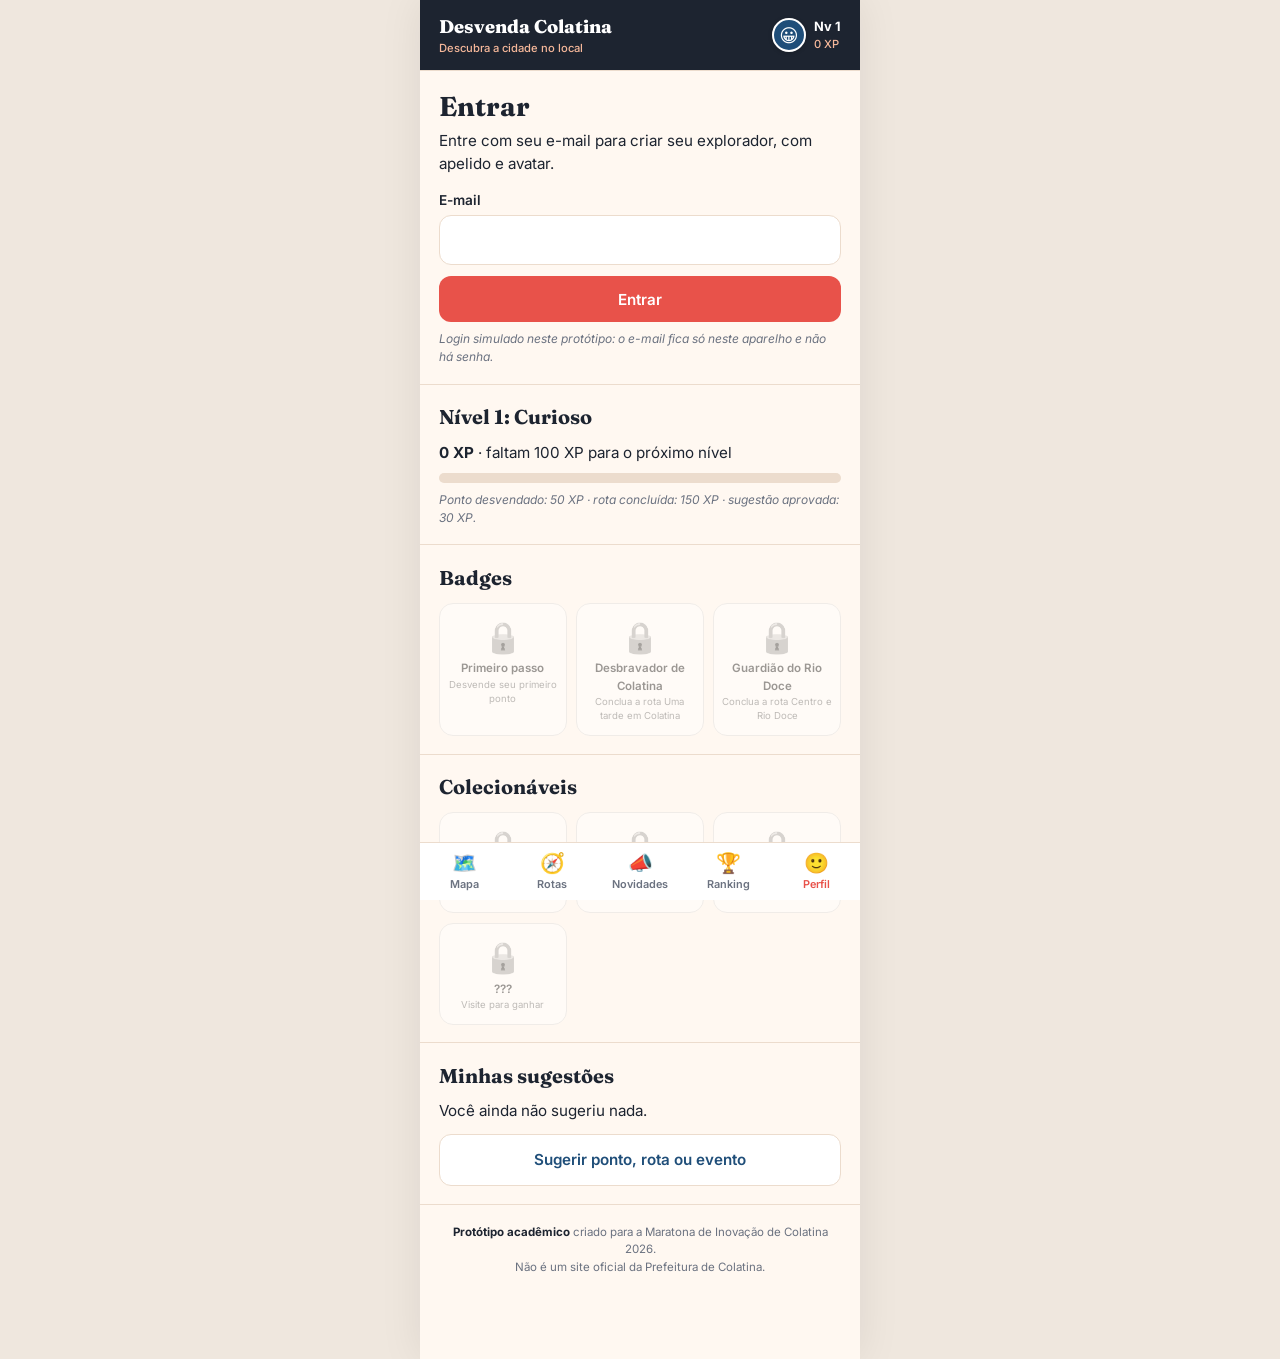
==== perfil.html @ 784c320e "Adiciona gamificação, rotas e sugestões da comunidade XP, níveis, badges, colecionáveis, avatar e lo" ====
<!DOCTYPE html>
<html lang="pt-BR">
<head>
<meta charset="UTF-8">
<meta name="viewport" content="width=device-width, initial-scale=1">
<title>Desvenda Colatina — perfil (protótipo)</title>
<link rel="preconnect" href="https://fonts.googleapis.com">
<link href="https://fonts.googleapis.com/css2?family=Fraunces:opsz,wght@9..144,600;9..144,800&family=Inter:wght@400;500;600;700&display=swap" rel="stylesheet">
<link rel="stylesheet" href="style.css">
</head>
<body>
<div class="app">
  <header id="topo"></header>
  <main id="main"></main>
  <footer><b>Protótipo acadêmico</b> criado para a Maratona de Inovação de Colatina 2026.<br>Não é um site oficial da Prefeitura de Colatina.</footer>
</div>
<script src="dados.js"></script>
<script src="app.js"></script>
<script>
DC.cabecalho(document.getElementById("topo"), "perfil");
const main = document.getElementById("main"), $ = (id) => document.getElementById(id);
const c = DC.conta(), editar = new URLSearchParams(location.search).get("editar");

const grade = (itens) => `<div class="grade">${itens.map((b) => `<div class="selo ${b.on ? "" : "off"}"><span aria-hidden="true">${b.on ? b.icone : "🔒"}</span>${b.on || b.desc ? b.nome : "???"}<small>${b.on ? b.de || "Conquistado" : b.desc || "Visite para ganhar"}</small></div>`).join("")}</div>`;

function conquistas() {
  const x = DC.xp(), nv = DC.nivel(x), sug = DC.sugestoes();
  return `<section><h2>Nível ${nv.n}: ${nv.nome}</h2>
      <p><b>${x} XP</b>${nv.prox ? ` · faltam ${nv.prox - x} XP para o próximo nível` : " · nível máximo"}</p>
      <div class="barra" role="progressbar" aria-valuenow="${nv.pct}" aria-valuemin="0" aria-valuemax="100" aria-label="Progresso do nível"><i style="width:${nv.pct}%"></i></div>
      <p class="note">Ponto desvendado: ${DC.XP.ponto} XP · rota concluída: ${DC.XP.rota} XP · sugestão aprovada: ${DC.XP.sugestao} XP.</p></section>
    <section><h2>Badges</h2>${grade(DC.badges())}</section>
    <section><h2>Colecionáveis</h2>${grade(DC.colecionaveis())}</section>
    <section><h2>Minhas sugestões</h2>
      ${sug.length ? sug.map((s) => `<div class="item"><span class="tag ${s.status === "aprovada" ? "ok" : ""}">${s.status}</span><h3>${s.nome}</h3><p class="meta">${s.tipoNome} · ${DC.fmtData(s.data)}</p></div>`).join("") : "<p>Você ainda não sugeriu nada.</p>"}
      <a class="btn claro" href="sugerir.html">Sugerir ponto, rota ou evento</a></section>`;
}

if (!c) {
  main.innerHTML = `<section><h1>Entrar</h1><p>Entre com seu e-mail para criar seu explorador, com apelido e avatar.</p>
      <form id="fLogin"><label for="email">E-mail</label><input type="email" id="email" autocomplete="email" required>
      <button class="btn sol" type="submit">Entrar</button></form>
      <div class="msg" id="msg" role="alert"></div>
      <p class="note">Login simulado neste protótipo: o e-mail fica só neste aparelho e não há senha.</p></section>${conquistas()}`;
  $("fLogin").onsubmit = (e) => {
    e.preventDefault();
    if (DC.entrar($("email").value)) location.href = "perfil.html?editar=1"; else $("msg").textContent = "Digite um e-mail válido.";
  };
} else if (!c.apelido || editar) {
  let av = c.avatar.slice();
  const A = DC.AVATAR, grupos = [["Cor", A.cores], ["Rosto", A.rostos], ["Acessório", A.acess]];
  main.innerHTML = `<section><h1>Seu explorador</h1><div class="perfil"><div id="previa"></div><p>Escolha um apelido e monte seu avatar. Ele aparece no ranking.</p></div>
      <form id="fPerfil"><label for="apelido">Apelido</label><input type="text" class="livre" id="apelido" maxlength="20" autocomplete="nickname" required>
      ${grupos.map((g, i) => `<label id="l${i}">${g[0]}</label><div class="opcoes" role="group" aria-labelledby="l${i}">${g[1].map((o, j) =>
        `<button type="button" data-g="${i}" data-j="${j}" aria-label="${g[0]} ${j + 1}" ${i === 0 ? `style="background:${o}"` : ""}>${i === 0 ? "" : o || "–"}</button>`).join("")}</div>`).join("")}
      <button class="btn sol" type="submit">Salvar</button></form>
      <div class="msg" id="msg" role="alert"></div></section>`;
  $("apelido").value = c.apelido; // via .value, o texto do usuário nunca vira HTML
  const pintar = () => {
    $("previa").innerHTML = DC.avatarHtml(av, "g");
    document.querySelectorAll(".opcoes button").forEach((b) => b.setAttribute("aria-pressed", av[b.dataset.g] == b.dataset.j));
  };
  document.querySelectorAll(".opcoes button").forEach((b) => (b.onclick = () => { av[b.dataset.g] = +b.dataset.j; pintar(); }));
  pintar();
  $("fPerfil").onsubmit = (e) => {
    e.preventDefault();
    if (DC.definirPerfil($("apelido").value, av)) location.href = "perfil.html"; else $("msg").textContent = "O apelido deve ter de 2 a 20 caracteres.";
  };
} else {
  main.innerHTML = `<section><div class="perfil">${DC.avatarHtml(c.avatar, "g")}<div><h1>${DC.esc(c.apelido)}</h1><p class="note">${DC.esc(c.email)}</p></div></div>
      <div class="row"><a class="btn claro" href="perfil.html?editar=1">Editar avatar</a><button class="btn claro" id="btnSair" type="button">Sair</button></div></section>${conquistas()}`;
  $("btnSair").onclick = () => { DC.sair(); location.href = "perfil.html"; };
}
</script>
</body>
</html>
---- style.css ----
:root{
  --sol:#f28c28; --sol2:#e8524a; --rosa:#f6b89a; --creme:#fff8f1;
  --rio:#1f4e79; --rio2:#2f7fb5; --tinta:#1d2430; --cinza:#6b7280; --linha:#ecdccd;
  --verde:#1f9d63; --verm:#c2410c;
}
*{box-sizing:border-box;margin:0;padding:0}
body{font-family:Inter,system-ui,sans-serif;background:#efe7de;color:var(--tinta);line-height:1.5}
.app{max-width:440px;margin:0 auto;background:var(--creme);min-height:100vh;box-shadow:0 0 40px rgba(0,0,0,.08);position:relative}
img{max-width:100%;display:block}
h1{font-family:Fraunces,serif;font-size:1.7rem;line-height:1.1;margin:.2rem 0 .5rem}
h2{font-family:Fraunces,serif;font-size:1.25rem;margin-bottom:.6rem}
p{font-size:.95rem}
section{padding:1.1rem 1.2rem;border-top:1px solid var(--linha)}
.kicker{font-size:.75rem;text-transform:uppercase;letter-spacing:.12em;color:var(--sol2);font-weight:700}
.note{font-size:.75rem;color:var(--cinza);margin-top:.5rem;font-style:italic}
.msg{font-size:.88rem;margin-top:.7rem;padding:.6rem .8rem;border-radius:12px;background:#fde8dd;color:var(--verm)}
.msg.ok{background:#e3f6ec;color:var(--verde)}
.msg:empty{display:none}

/* topo */
.top{background:var(--tinta);color:#fff;padding:.8rem 1.2rem;display:flex;align-items:center;justify-content:space-between;gap:.8rem}
.top a{color:#fff;text-decoration:none}
.brand{font-family:Fraunces,serif;font-size:1.15rem;font-weight:800}
.brand small{display:block;font-family:Inter,sans-serif;font-size:.7rem;font-weight:500;color:var(--rosa)}
.eu-top{display:flex;align-items:center;gap:.5rem;font-size:.8rem;font-weight:700;white-space:nowrap}
.eu-top small{display:block;font-weight:500;color:var(--rosa);font-size:.7rem}

/* abas inferiores */
.app{padding-bottom:64px}
.tabs{position:fixed;bottom:0;left:50%;transform:translateX(-50%);width:100%;max-width:440px;background:#fff;border-top:1px solid var(--linha);display:flex;z-index:900}
.tabs a{flex:1;text-align:center;padding:.45rem 0 .5rem;font-size:.68rem;font-weight:600;color:var(--cinza);text-decoration:none}
.tabs a span{display:block;font-size:1.25rem;line-height:1.3}
.tabs a.on{color:var(--sol2)}

/* avatar */
.avatar{position:relative;display:inline-flex;align-items:center;justify-content:center;width:56px;height:56px;border-radius:50%;font-size:1.9rem;line-height:1;flex:0 0 auto;border:2px solid #fff;box-shadow:0 1px 4px rgba(0,0,0,.2)}
.avatar i{position:absolute;top:-.45em;right:-.25em;font-size:.55em;font-style:normal}
.avatar.p{width:34px;height:34px;font-size:1.15rem}
.avatar.g{width:96px;height:96px;font-size:3.2rem}
.opcoes{display:flex;flex-wrap:wrap;gap:.5rem;margin-top:.4rem}
.opcoes button{width:44px;height:44px;border-radius:12px;border:2px solid var(--linha);background:#fff;font-size:1.3rem;cursor:pointer}
.opcoes button[aria-pressed=true]{border-color:var(--sol2);box-shadow:0 0 0 2px var(--rosa)}

/* perfil, rotas, novidades e ranking */
.perfil{display:flex;gap:1rem;align-items:center}
.barra{height:10px;background:var(--linha);border-radius:999px;overflow:hidden;margin-top:.5rem}
.barra i{display:block;height:100%;background:linear-gradient(90deg,var(--sol),var(--sol2))}
.grade{display:grid;grid-template-columns:repeat(3,1fr);gap:.6rem}
.selo{background:#fff;border:1px solid var(--linha);border-radius:14px;padding:.7rem .4rem;text-align:center;font-size:.72rem;font-weight:600}
.selo span{display:block;font-size:1.9rem}
.selo small{display:block;font-weight:400;color:var(--cinza)}
.selo.off{opacity:.45;filter:grayscale(1)}
.item{background:#fff;border:1px solid var(--linha);border-radius:14px;padding:.85rem .9rem;margin-top:.7rem}
.item h3{font-family:Fraunces,serif;font-size:1.08rem;line-height:1.2}
.item p{font-size:.88rem;margin-top:.25rem}
.item .meta{font-size:.78rem;color:var(--cinza);margin-top:.4rem}
.item ol{margin:.5rem 0 0 1.2rem;font-size:.86rem}
.rk{display:flex;align-items:center;gap:.7rem;background:#fff;border:1px solid var(--linha);border-radius:14px;padding:.55rem .8rem;margin-top:.5rem;font-size:.9rem}
.rk b.pos{width:1.6rem;text-align:center;font-family:Fraunces,serif;font-size:1.1rem}
.rk .quem{flex:1;min-width:0;overflow:hidden;text-overflow:ellipsis;white-space:nowrap;font-weight:600}
.rk .quem small{display:block;font-weight:400;color:var(--cinza)}
.rk.eu{border-color:var(--sol2);background:#fff3ec}
.faixa{background:var(--rio);color:#fff;padding:.6rem 1.2rem;font-size:.82rem;display:flex;justify-content:space-between;align-items:center;gap:.6rem}
.faixa button{border:1px solid #fff;background:none;color:#fff;border-radius:999px;padding:.25rem .7rem;font:600 .75rem Inter,sans-serif;cursor:pointer}
.mk.num{background:var(--rio)}
textarea,select,input[type=email],input[type=date]{width:100%;margin-top:.3rem;padding:.75rem;border:1px solid var(--linha);border-radius:12px;font:inherit;background:#fff}
input.livre{text-transform:none}
#mapaSug{height:220px;border-radius:12px;margin-top:.4rem;z-index:0}
.check{display:flex;align-items:center;gap:.5rem;font-weight:500;margin-top:.5rem}
.check input{width:20px;height:20px}
.demo-bar{background:var(--sol);color:#fff;font-size:.75rem;font-weight:600;padding:.35rem 1.2rem;display:flex;justify-content:space-between;gap:.6rem}
.demo-bar button{border:0;background:none;color:#fff;text-decoration:underline;font:inherit;cursor:pointer}

/* botões */
.btn{display:block;width:100%;text-align:center;margin-top:.7rem;padding:.85rem;border-radius:12px;border:0;background:var(--rio);color:#fff;text-decoration:none;font-weight:600;font-size:.95rem;font-family:inherit;cursor:pointer}
.btn.sol{background:var(--sol2)}
.btn.claro{background:#fff;color:var(--rio);border:1px solid var(--linha)}
.btn:disabled{opacity:.5;cursor:default}
.btn:focus-visible,button:focus-visible,a:focus-visible,input:focus-visible{outline:3px solid var(--rio2);outline-offset:2px}
.row{display:flex;gap:.6rem}
.row .btn{margin-top:.7rem}

/* mapa */
#map{height:56vh;min-height:320px;width:100%;background:#e9efe4;z-index:0}
.mk{width:40px;height:40px;border-radius:50%;background:var(--tinta);color:#fff;border:3px solid #fff;box-shadow:0 2px 8px rgba(0,0,0,.35);display:flex;align-items:center;justify-content:center;font-family:Fraunces,serif;font-weight:800;font-size:1.3rem;overflow:hidden}
.mk.on{background:var(--verde)}
.mk.sol{background:var(--sol)}
.mk img{width:100%;height:100%;object-fit:cover}
.eu{width:18px;height:18px;border-radius:50%;background:var(--rio2);border:3px solid #fff;box-shadow:0 0 0 6px rgba(47,127,181,.25)}
.loc{position:absolute;right:12px;top:12px;z-index:500;border:0;background:#fff;border-radius:999px;padding:.55rem .9rem;font:600 .8rem Inter,sans-serif;color:var(--rio);box-shadow:0 2px 8px rgba(0,0,0,.25);cursor:pointer}
.mapwrap{position:relative}

/* card do ponto */
.card{padding:1rem 1.2rem;border-top:1px solid var(--linha);background:#fff}
.card h2{margin-bottom:.2rem}
.card .pista{font-style:italic;margin:.4rem 0 .6rem}
.fatos{list-style:none;font-size:.85rem;color:var(--cinza)}
.fatos li{margin-top:.25rem}
.fatos b{color:var(--tinta)}
.tag{font-size:.7rem;background:#fde8dd;color:var(--sol2);padding:.15rem .5rem;border-radius:999px;font-weight:700}
.tag.ok{background:#e3f6ec;color:var(--verde)}

/* página do ponto */
.hero{position:relative;height:260px;overflow:hidden;background:linear-gradient(180deg,#5b3a78,#e8524a 55%,#ffb067)}
.hero img{width:100%;height:100%;object-fit:cover}
.hero .misterio{position:absolute;inset:0;display:flex;align-items:center;justify-content:center;font-family:Fraunces,serif;font-size:7rem;font-weight:800;color:rgba(255,255,255,.9)}
.hero .semfoto{position:absolute;bottom:10px;left:12px;font-size:.72rem;color:#fff;background:rgba(0,0,0,.35);padding:.2rem .5rem;border-radius:999px}
.titlebox{padding:1.1rem 1.2rem .9rem}
.gallery{display:flex;gap:.7rem;overflow-x:auto;scroll-snap-type:x mandatory;padding-bottom:.4rem}
.gallery figure{flex:0 0 78%;scroll-snap-align:start;border-radius:14px;overflow:hidden;background:#fff;border:1px solid var(--linha)}
.gallery img{width:100%;height:180px;object-fit:cover}
.gallery figcaption{font-size:.78rem;padding:.45rem .6rem;color:var(--cinza)}
.story p+p{margin-top:.6rem}
.timeline{list-style:none;margin-top:.9rem;border-left:2px solid var(--rosa);padding-left:1rem}
.timeline li{position:relative;margin-bottom:.75rem;font-size:.9rem}
.timeline li::before{content:"";position:absolute;left:-1.42rem;top:.35rem;width:10px;height:10px;border-radius:50%;background:var(--sol2);border:2px solid var(--creme)}
.timeline b{display:block;color:var(--sol2);font-size:.8rem}
.near{display:flex;flex-direction:column;gap:.55rem}
.near div{background:#fff;border:1px solid var(--linha);border-radius:12px;padding:.65rem .8rem;font-size:.88rem}
.near small{color:var(--cinza);display:block}
label{font-size:.85rem;font-weight:600;display:block;margin-top:.9rem}
input[type=text]{width:100%;margin-top:.3rem;padding:.75rem;border:1px solid var(--linha);border-radius:12px;font:inherit;text-transform:uppercase}

/* pôr do sol e patch */
.sun{background:linear-gradient(135deg,#ffb067,#e8524a 60%,#8c3b6b);color:#fff;border-radius:18px;padding:1rem 1.1rem}
.sun .big{font-family:Fraunces,serif;font-size:2rem;font-weight:800;line-height:1}
.sun small{opacity:.95;font-size:.8rem;display:block}
.qr{background:#fff;border:2px solid var(--tinta);border-radius:16px;padding:1rem;margin-top:.8rem;text-align:center}
.qr .box{display:flex;justify-content:center;margin:.6rem 0}
.qr code{font-size:1rem;font-weight:700;letter-spacing:.08em}
.passos{list-style:none;font-size:.9rem}
.passos li{padding:.3rem 0}

/* modal */
.modal{position:fixed;inset:0;background:rgba(20,24,32,.6);display:none;align-items:center;justify-content:center;z-index:1000;padding:1.2rem}
.modal.show{display:flex}
.modal .box{background:var(--creme);border-radius:20px;padding:1.4rem;max-width:360px;width:100%;text-align:center;animation:pop .35s ease}
.modal .big{font-size:3rem}
.modal p{font-size:.9rem;color:var(--cinza);margin:.4rem 0 .6rem}
@keyframes pop{from{transform:scale(.85);opacity:0}to{transform:scale(1);opacity:1}}
@media (prefers-reduced-motion:reduce){.modal .box{animation:none}}

/* totens */
.totem{background:#fff;border:2px solid var(--tinta);border-radius:16px;padding:1rem;display:flex;gap:1rem;align-items:center;margin-top:.8rem;break-inside:avoid}
.totem .box{flex:0 0 128px}
.totem h3{font-family:Fraunces,serif;font-size:1.05rem;line-height:1.15}
.totem p{font-size:.78rem;color:var(--cinza);margin-top:.3rem;word-break:break-all}

footer{padding:1.2rem;font-size:.72rem;color:var(--cinza);text-align:center;border-top:1px solid var(--linha)}
footer b{color:var(--tinta)}
footer a{color:var(--rio)}
@media print{.top,.demo-bar,footer,.noprint{display:none}.app{box-shadow:none;max-width:none}}
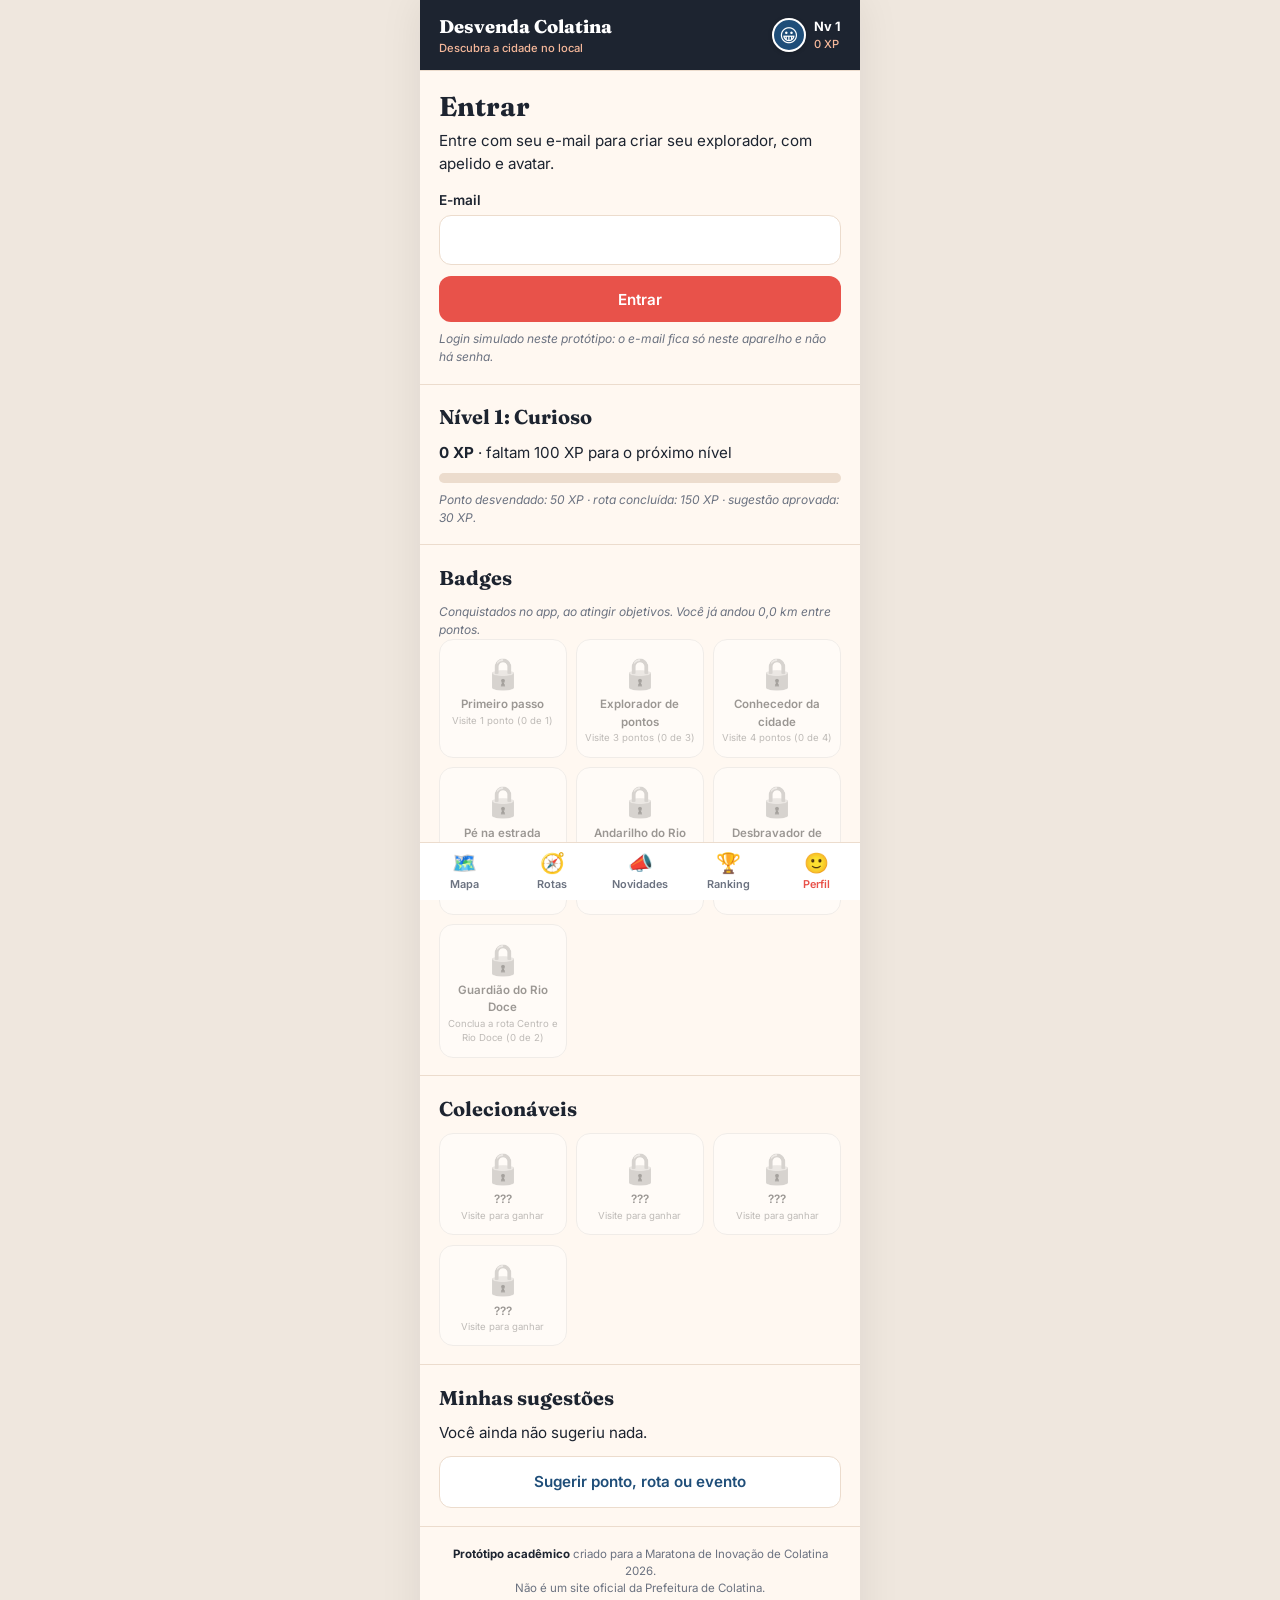
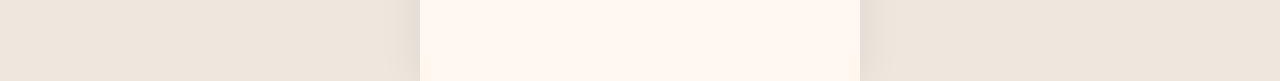
==== commit 1a6d2d9b: "Conquista badges por objetivos e torna o totem opcional Badges por pontos visitados, quilômetros ent" ====
--- a/perfil.html
+++ b/perfil.html
@@ -29,7 +29,7 @@
       <p><b>${x} XP</b>${nv.prox ? ` · faltam ${nv.prox - x} XP para o próximo nível` : " · nível máximo"}</p>
       <div class="barra" role="progressbar" aria-valuenow="${nv.pct}" aria-valuemin="0" aria-valuemax="100" aria-label="Progresso do nível"><i style="width:${nv.pct}%"></i></div>
       <p class="note">Ponto desvendado: ${DC.XP.ponto} XP · rota concluída: ${DC.XP.rota} XP · sugestão aprovada: ${DC.XP.sugestao} XP.</p></section>
-    <section><h2>Badges</h2>${grade(DC.badges())}</section>
+    <section><h2>Badges</h2><p class="note">Conquistados no app, ao atingir objetivos. Você já andou ${DC.kmAndados().toFixed(1).replace(".", ",")} km entre pontos.</p>${grade(DC.badges())}</section>
     <section><h2>Colecionáveis</h2>${grade(DC.colecionaveis())}</section>
     <section><h2>Minhas sugestões</h2>
       ${sug.length ? sug.map((s) => `<div class="item"><span class="tag ${s.status === "aprovada" ? "ok" : ""}">${s.status}</span><h3>${s.nome}</h3><p class="meta">${s.tipoNome} · ${DC.fmtData(s.data)}</p></div>`).join("") : "<p>Você ainda não sugeriu nada.</p>"}
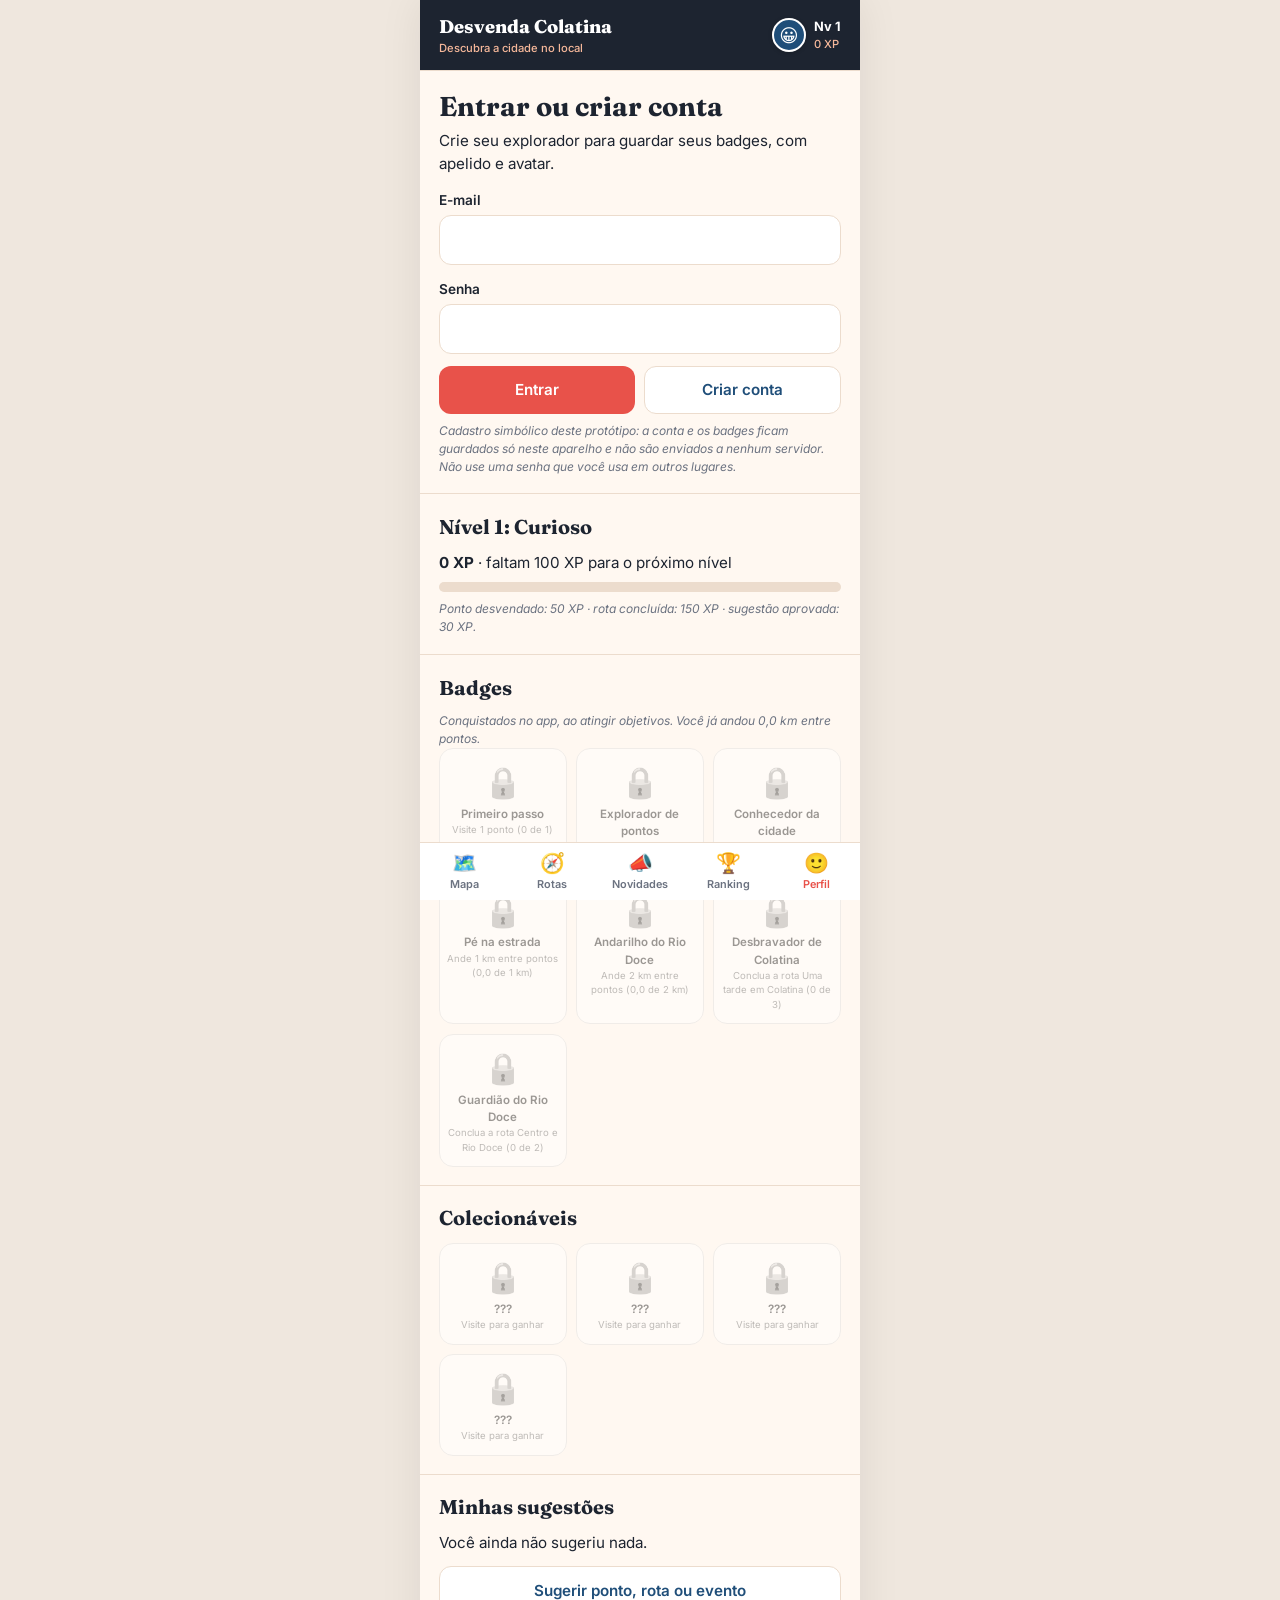
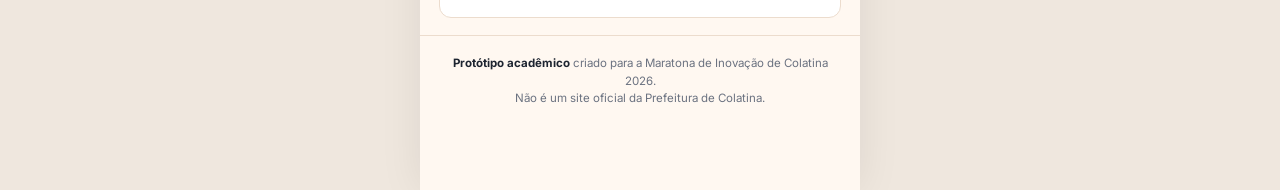
==== commit bea0ee2e: "Troca o login simulado por cadastro com e-mail e senha no aparelho Cada conta guarda o próprio progr" ====
--- a/perfil.html
+++ b/perfil.html
@@ -37,14 +37,20 @@
 }
 
 if (!c) {
-  main.innerHTML = `<section><h1>Entrar</h1><p>Entre com seu e-mail para criar seu explorador, com apelido e avatar.</p>
-      <form id="fLogin"><label for="email">E-mail</label><input type="email" id="email" autocomplete="email" required>
-      <button class="btn sol" type="submit">Entrar</button></form>
+  main.innerHTML = `<section><h1>Entrar ou criar conta</h1><p>Crie seu explorador para guardar seus badges, com apelido e avatar.</p>
+      <form id="fLogin" novalidate><label for="email">E-mail</label><input type="email" id="email" autocomplete="email" required>
+      <label for="senha">Senha</label><input type="password" id="senha" class="livre" autocomplete="current-password" minlength="4" maxlength="60" required>
+      <div class="row"><button class="btn sol" type="submit" id="btnEntrar">Entrar</button><button class="btn claro" type="button" id="btnCriar">Criar conta</button></div></form>
       <div class="msg" id="msg" role="alert"></div>
-      <p class="note">Login simulado neste protótipo: o e-mail fica só neste aparelho e não há senha.</p></section>${conquistas()}`;
+      <p class="note">Cadastro simbólico deste protótipo: a conta e os badges ficam guardados só neste aparelho e não são enviados a nenhum servidor. Não use uma senha que você usa em outros lugares.</p></section>${conquistas()}`;
+  const erro = (t) => ($("msg").textContent = t);
   $("fLogin").onsubmit = (e) => {
     e.preventDefault();
-    if (DC.entrar($("email").value)) location.href = "perfil.html?editar=1"; else $("msg").textContent = "Digite um e-mail válido.";
+    if (DC.entrar($("email").value, $("senha").value)) location.href = "perfil.html"; else erro("E-mail ou senha incorretos. Se ainda não tem conta neste aparelho, toque em Criar conta.");
+  };
+  $("btnCriar").onclick = () => {
+    const falha = DC.cadastrar($("email").value, $("senha").value);
+    if (falha) erro(falha); else location.href = "perfil.html?editar=1";
   };
 } else if (!c.apelido || editar) {
   let av = c.avatar.slice();
--- a/style.css
+++ b/style.css
@@ -63,7 +63,7 @@
 .faixa{background:var(--rio);color:#fff;padding:.6rem 1.2rem;font-size:.82rem;display:flex;justify-content:space-between;align-items:center;gap:.6rem}
 .faixa button{border:1px solid #fff;background:none;color:#fff;border-radius:999px;padding:.25rem .7rem;font:600 .75rem Inter,sans-serif;cursor:pointer}
 .mk.num{background:var(--rio)}
-textarea,select,input[type=email],input[type=date]{width:100%;margin-top:.3rem;padding:.75rem;border:1px solid var(--linha);border-radius:12px;font:inherit;background:#fff}
+textarea,select,input[type=email],input[type=password],input[type=date]{width:100%;margin-top:.3rem;padding:.75rem;border:1px solid var(--linha);border-radius:12px;font:inherit;background:#fff}
 input.livre{text-transform:none}
 #mapaSug{height:220px;border-radius:12px;margin-top:.4rem;z-index:0}
 .check{display:flex;align-items:center;gap:.5rem;font-weight:500;margin-top:.5rem}
